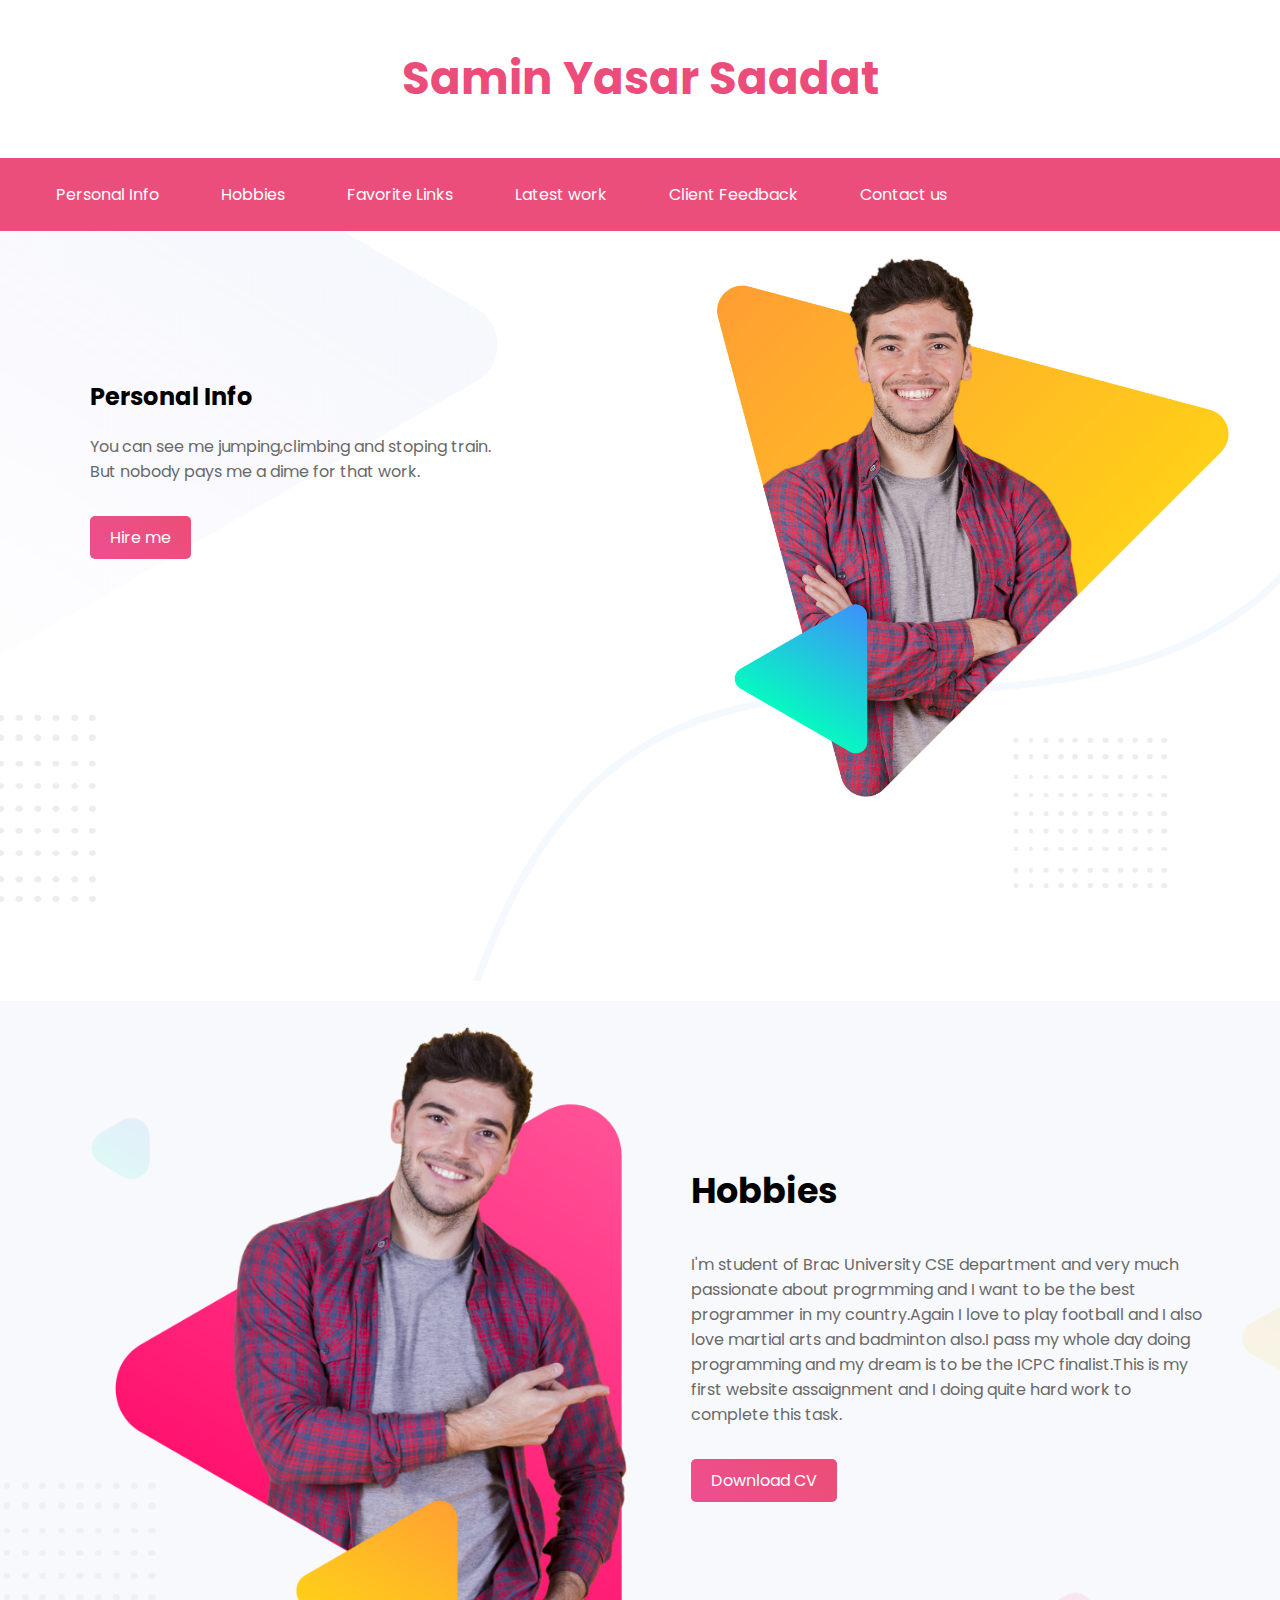
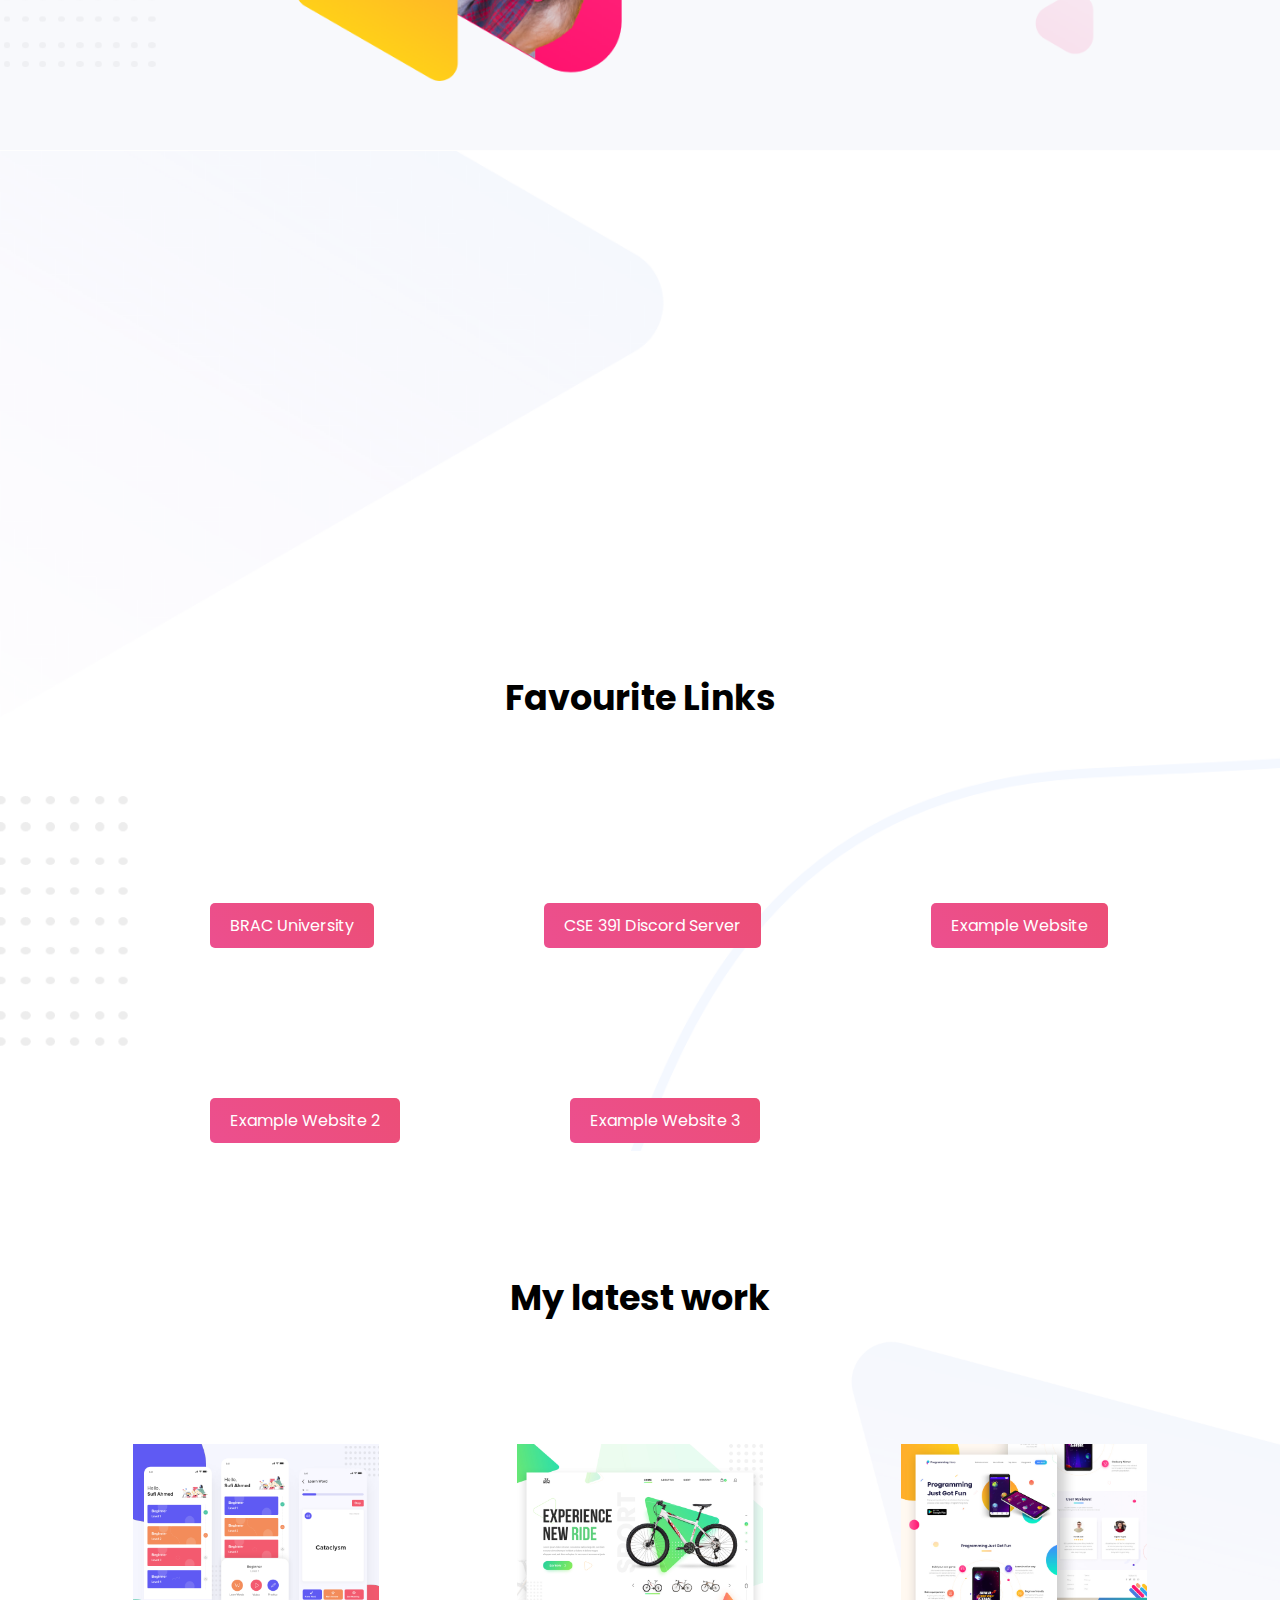
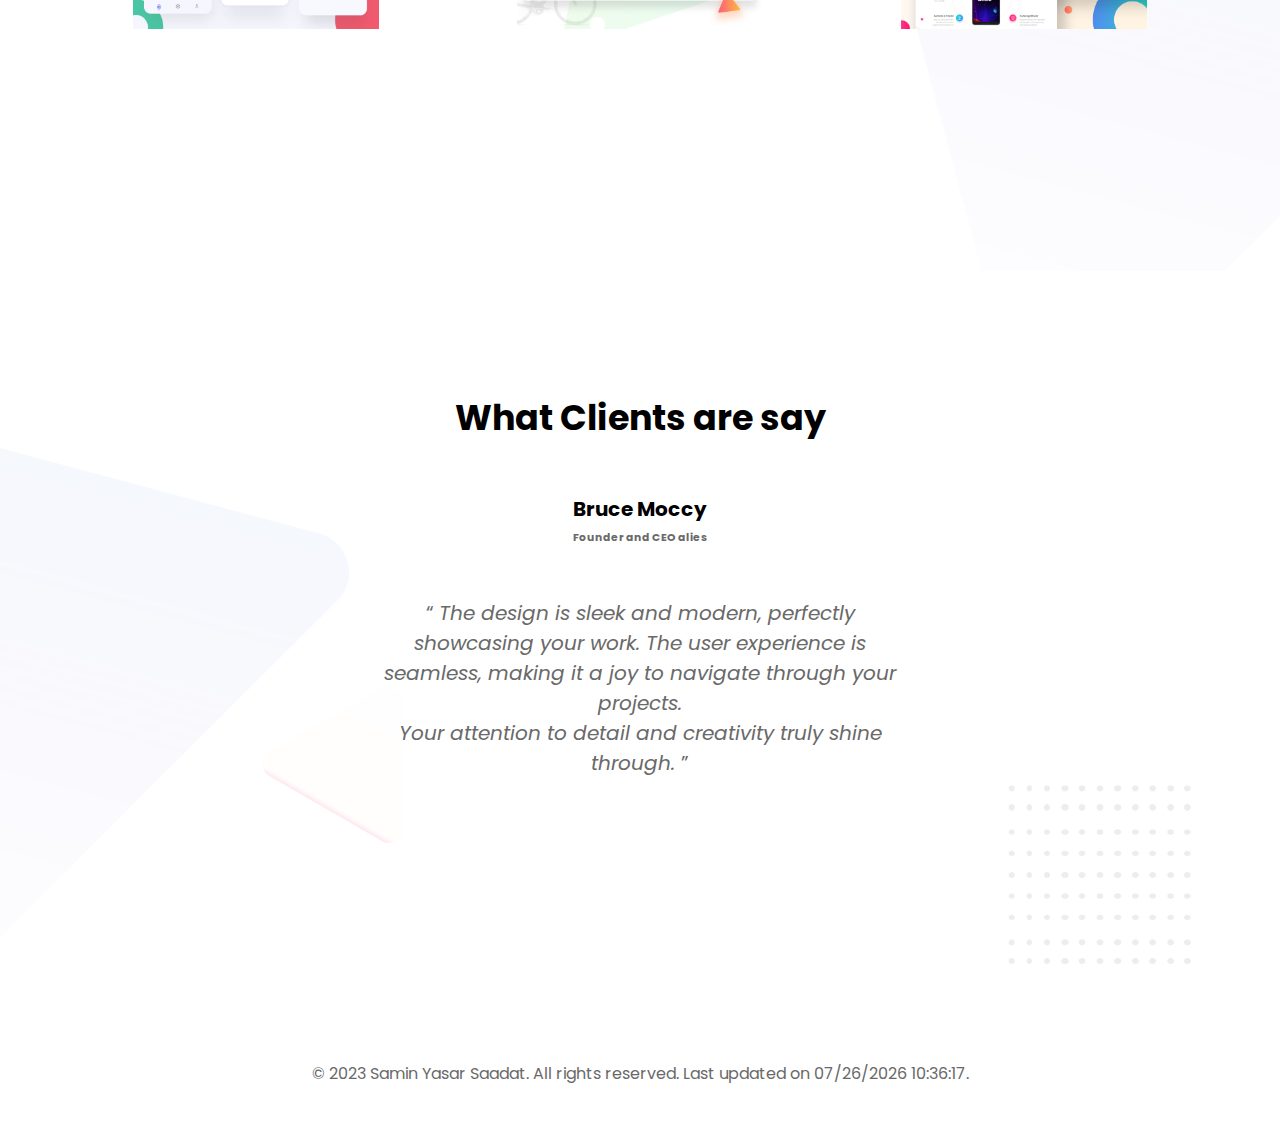
==== main.html @ bbc707b9 "done but have to make table" ====
<!DOCTYPE html>
<html lang="en">
<head>
    <meta charset="UTF-8">
    <meta name="viewport" content="width=device-width, initial-scale=1.0">
    <title>Personal Website</title>
    <link href="https://fonts.googleapis.com/css2?family=Poppins&display=swap" rel="stylesheet">
    <link rel="stylesheet" href="style.css">
</head>

<body>
    <header>
        <h1 class="my-name">Samin Yasar Saadat</h1>
    </header>

    <nav>
        <ul>
            <li><a href="#personal">Personal Info</a></li>
            <li><a href="#hobbies">Hobbies</a></li>
            <li><a href="#links">Favorite Links</a></li>
            <li><a href="#latest-work-section">Latest work</a></li>
            <li><a href="#client-feedback">Client Feedback</a></li>
            <li><a href="subpage_contactUs.html">Contact us</a></li>
        </ul>
    </nav>

    <section id="personal">
        <div  class="half-width paragraph">
            <h2>Personal Info</h2>
            <p>You can see me jumping,climbing and stoping train.<br> But nobody pays me a dime for that work.</p>
            <a target="_blank" class="link-button" href="https://www.linkedin.com/in/md-samin-yasar-saadat-7188471aa/">Hire me</a>
        </div>
        <div class="half-width">
            <img src="images/peter.png" alt="">
        </div>
    </section>
    
    <section id="hobbies">
        <div class="half-width">
            <img src="images/peter_dream.png" alt="">
        </div>
        <div class="half-width paragraph">
            <h3 class="hello">Hobbies</h3>
            <p>I'm student of Brac University CSE department and very much passionate about progrmming and I want to be the best programmer in my country.Again I love to play football and I also love martial arts and badminton also.I pass my whole day doing programming and my dream is to be the ICPC finalist.This is my first website assaignment and I doing quite hard work to complete this task.</p>
            <a target="_blank" class="link-button" href="https://drive.google.com/file/d/1WLzL6EAuJ2V_klbwYuGYytjUeShp7ZyV/view?usp=sharing">Download CV</a>
        </div>
    </section>

    <section id="links">
        <div>
            <h2 class="client">Favourite Links</h2>
            <ul>
                <li><a href="https://www.bracu.ac.bd/">BRAC University</a></li>
                <li><a href="https://www.discord.gg/mWMeWdrn">CSE 391 Discord Server</a></li>
                <li><a href="https://www.example.com/">Example Website</a></li>
                <li><a href="https://www.example2.com/">Example Website 2</a></li>
                <li><a href="https://www.example3.com/">Example Website 3</a></li>
            </ul>
        </div>

    </section>
    
    <section id="latest-work-section">
         <div>
            <h3 id="latest-work">My latest work</h3>
        </div>
        <div class="latest-work-pic">
            <img src="images/latest-work/work-1.png" alt="" style="width: 100%;">
        </div>
        <div class="latest-work-pic">
            <img src="images/latest-work/work-2.jpg" alt="" style="width: 100%;">
        </div>
        <div class="latest-work-pic">
            <img src="images/latest-work/work-3.jpg" alt="" style="width: 100%;">
        </div>    
    </section> 

    <Section id="client-feedback">
        <div>
            <h3 class="client">What Clients are say</h3>
            <h5 class="bruce">Bruce Moccy</h5>
            <h6 class="ceo">Founder and CEO alies</h6>
            <p class="demo-text"><q> <i> The design is sleek and modern, perfectly showcasing your work. The user experience is seamless, making it a joy to navigate through your projects.<br> Your attention to detail and creativity truly shine through. </q></p></i>
        </div>
    </Section>

    <footer>
        <p>&copy; 2023 Samin Yasar Saadat. All rights reserved. Last updated on <span id="lastModified"></span>.</p>
    </footer>

    <script src="script.js"></script>


</body>
</html>
---- style.css ----
body{
    font-family: 'Poppins', sans-serif;
    margin:0px;
}
.my-name{
    text-align: center;
    color:#EC4C7A;
    font-size:45px;
    font-weight: 700;
    margin: 45px;
}
nav ul {
    list-style-type: none;
    margin: 0;
    padding: 10PX;
    background-color: #ec4e7b;
    overflow: hidden;
}
nav ul li {
    float: left;
    margin-left: 30px;
}
nav ul li a {
    display: block;
    color: #fff;
    text-align: center;
    padding: 14px 16px;
    text-decoration: none;
}
nav ul li a:hover {
    background-color: #8d0855;
}
p{
    color:dimgray;
    padding-bottom: 25px;
}
.half-width img{
    width:100%;
    
}
.hello{
    font-size:35px;
}
.half-width{
    width:40%;
    float:left;
    margin-left:5%;
    padding-left:2%;
}
.half-width img{
    width:100%;
    padding:5%;
}
.paragraph{
    margin-top:10%;
}
#personal{
    height:600px;
    padding-bottom:150px;
    background-image: url("images/header-bg.png");
    background-repeat:no-repeat;
    background-size: cover;
}
.link-button{
    text-decoration:none;
    color:white;
    padding:10px 20px;
    background-image:linear-gradient(45deg,#EC4F8f,#EC4E76);
    border-radius:5px;
    
}
#hobbies{
    height:600px;
    padding-bottom: 150px;
    margin-top: 20px;
    background-image:url("images/biography-bg.png");
    background-repeat: no-repeat;
    background-size: cover;
    background-position:center;
}
#links div{
    height:600px;
    padding-top:400px;
    background-image: url("images/header-bg.png");
    background-repeat:no-repeat;
    background-size: cover;
}
#links div ul{
    text-align: center;
    list-style-type: none; 
     

}
#links div li{
    float: left;
    margin-left: 170px;
    margin-top: 150px; 
    padding:10px 20px;
    background-image:linear-gradient(45deg,#EC4F8f,#EC4E76);
    border-radius:5px;  
    
}
a:link{
    text-decoration:none;
    color: white;
} 
#latest-work{
    text-align: center;
    font-size:35px;
    margin-top: 120px;
}
.latest-work-pic{
    width:20%;
    float:left;
    padding:5px;
    box-sizing: border-box;
    margin-left:10%;
    margin-top: 80px;
}
#latest-work-section{
    height: 600px;
    margin-top: 70px;
    background-image: url("images/latest-work-bg.png");
    background-size: cover;
    background-repeat: no-repeat;
    background-position: center;
}
.client{
    text-align: center;
    font-size: 35px;
    margin-top: 120px;
}
.bruce{
    text-align: center;
    font-size: 20px;
    margin-top: 50px;
}
.ceo{
    text-align:center;
    color:dimgray;
    position: relative;
    top: 90%;
    transform: translateY(-170%);
    
}
.demo-text{
    text-align: center;
    width: 40%;
    padding-left: 30%;
    columns: #333333;
    font-size: 20px;
}
#email h6{
    text-align:center;
    color:white;
    font-size: 15px;

}
#email h5{
    text-align:center;
    color:white;
    font-size: 25px;
}
#email a{
    text-decoration: none;
}
#email{
    background-image:linear-gradient(45deg,#EC4F8f,#EC4E76);
    border-radius:5px;
    margin:40px;
    width:50%;
    margin-left: 25%;
    padding:3px;
    border-radius: 10px;
}
#client-feedback{
    height: 600px;
    background-image: url("images/footer-bg.png");
    background-size: cover;
    background-repeat: no-repeat;
    background-position: center;
}
footer{
    text-align: center;
    color:dimgray;
    margin-top: 70px;
}
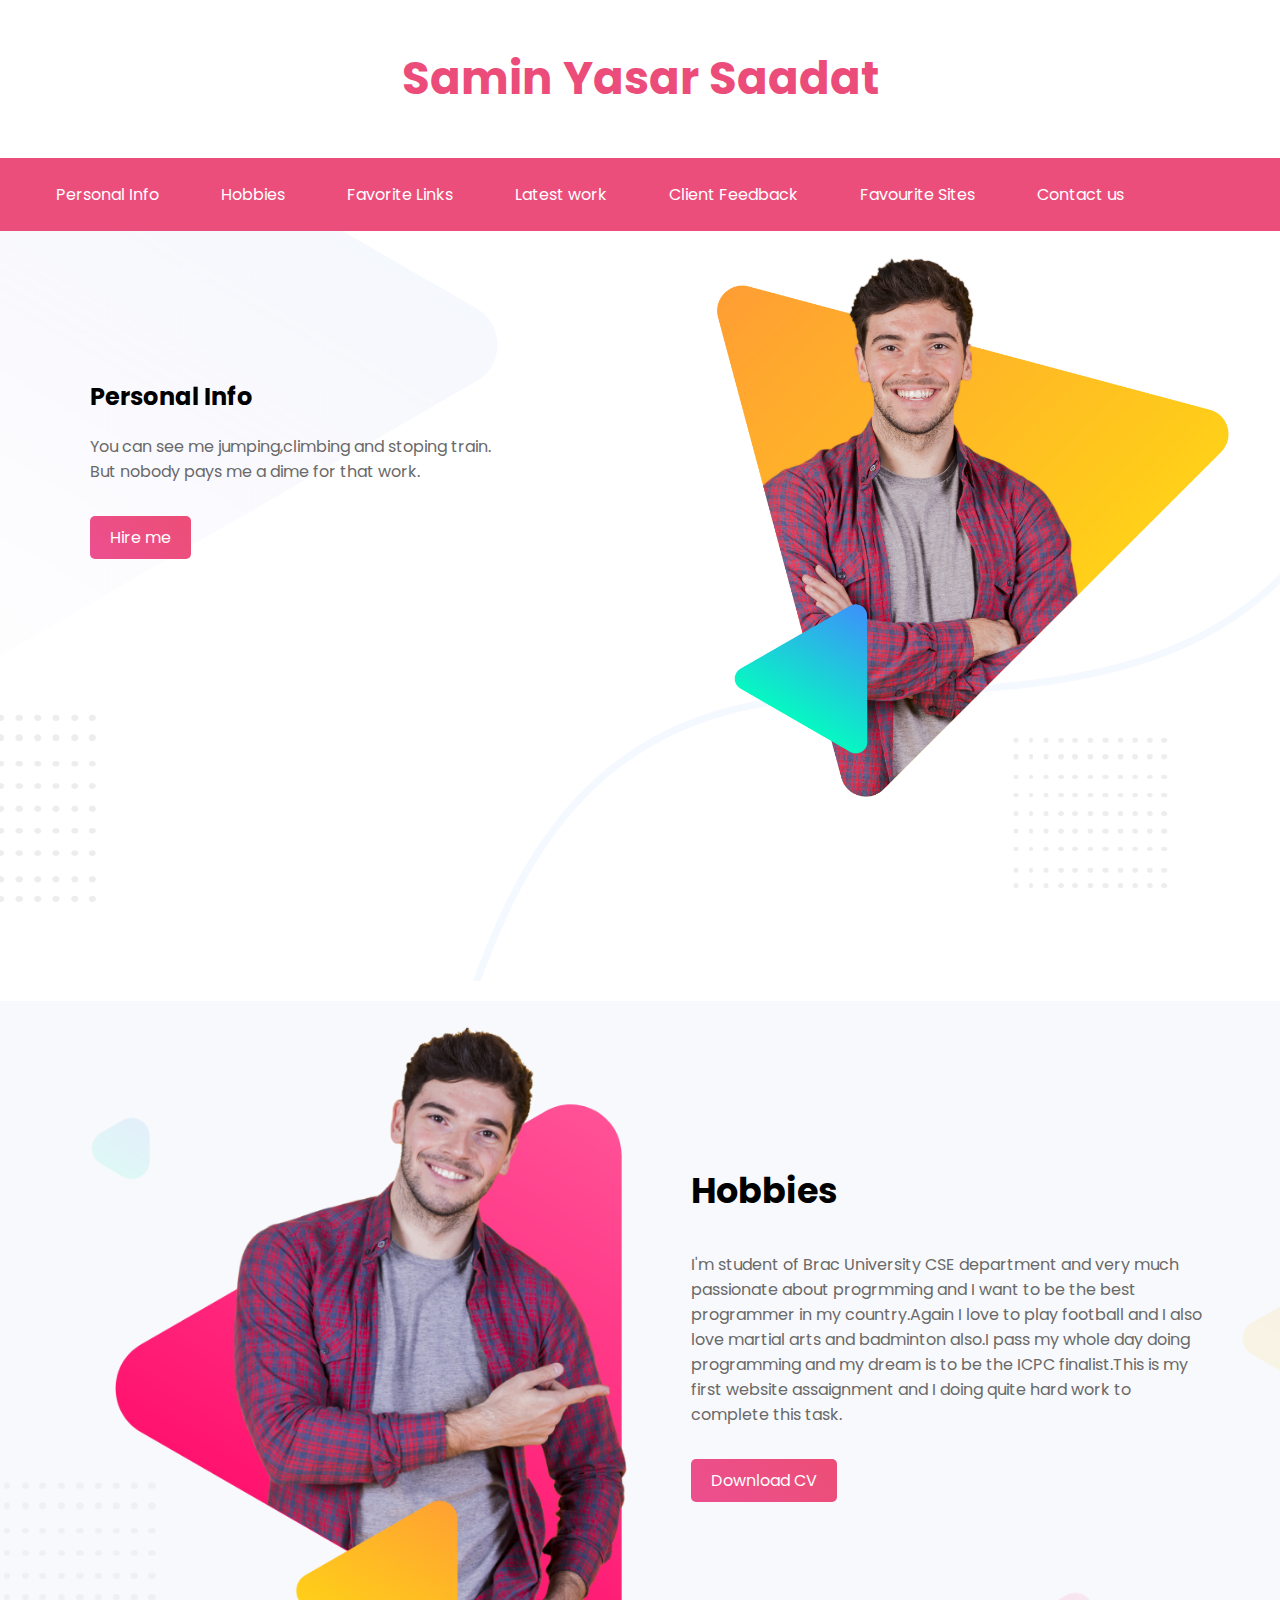
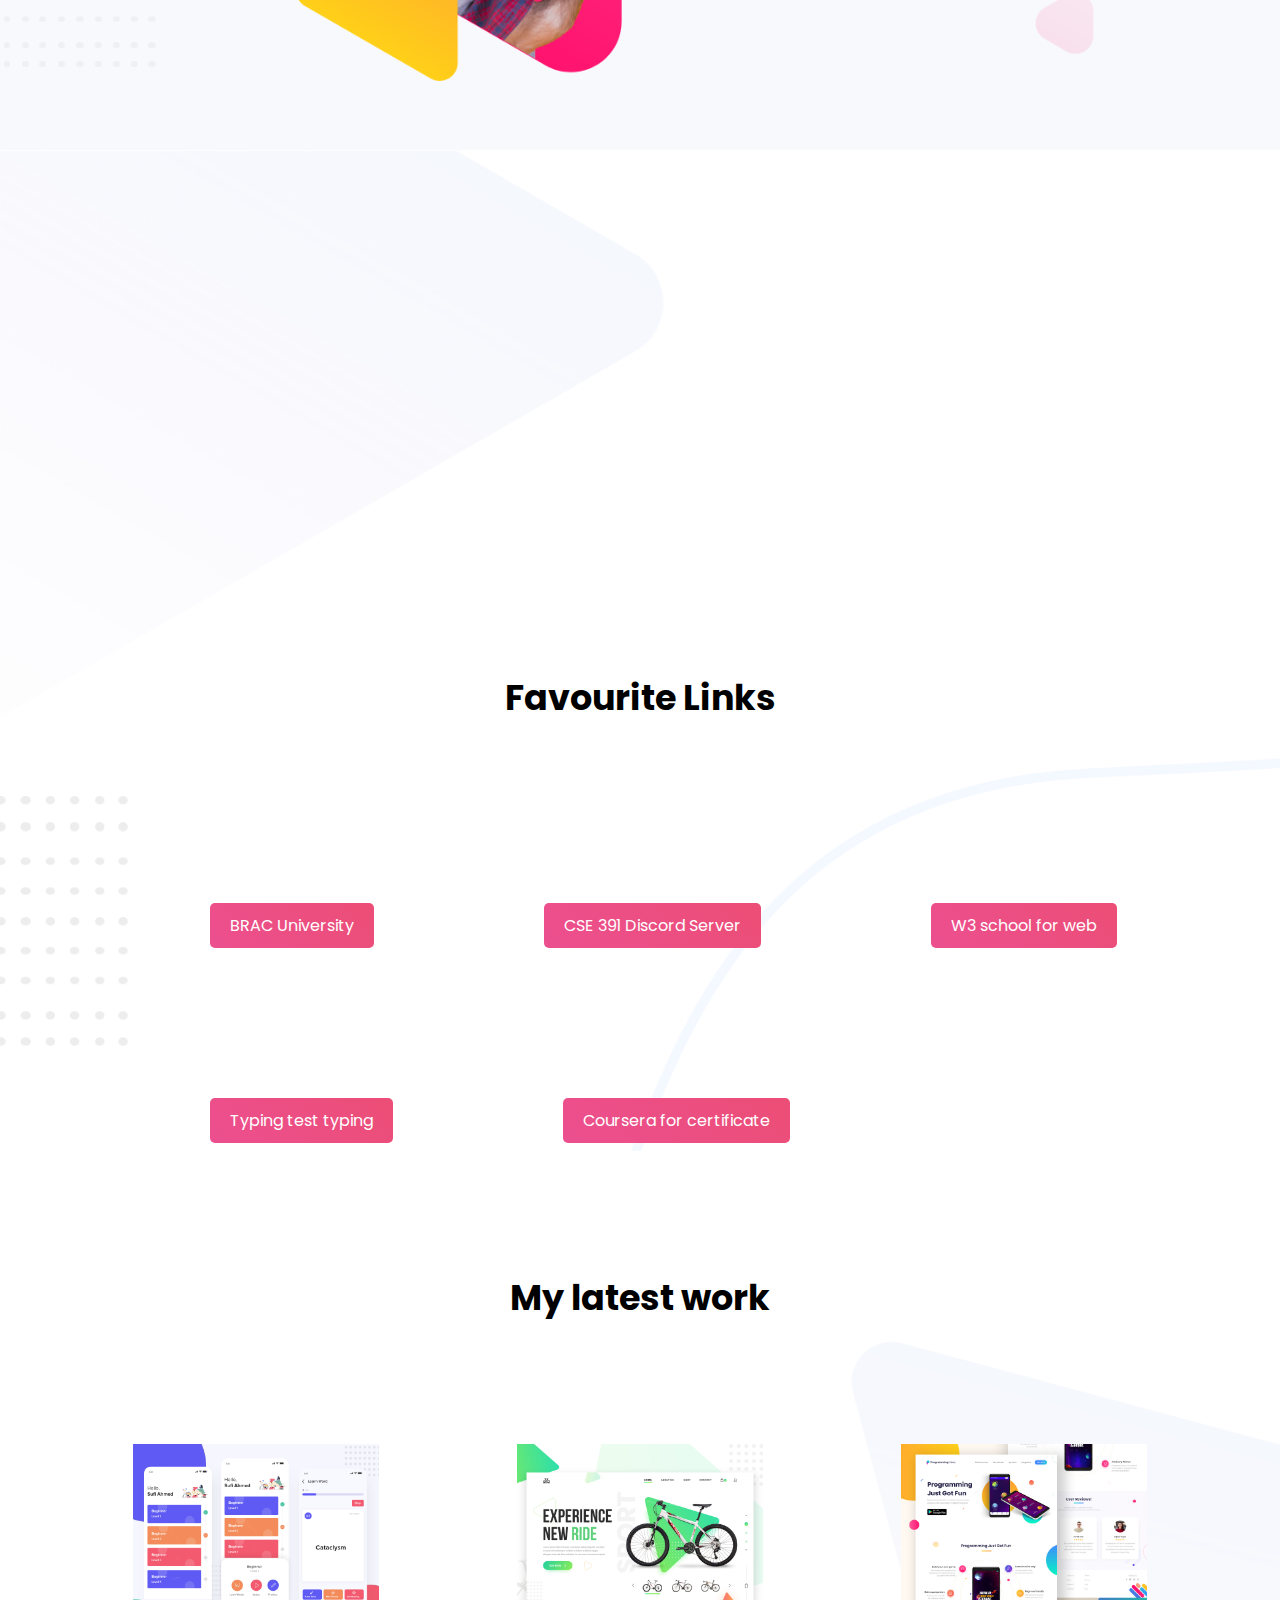
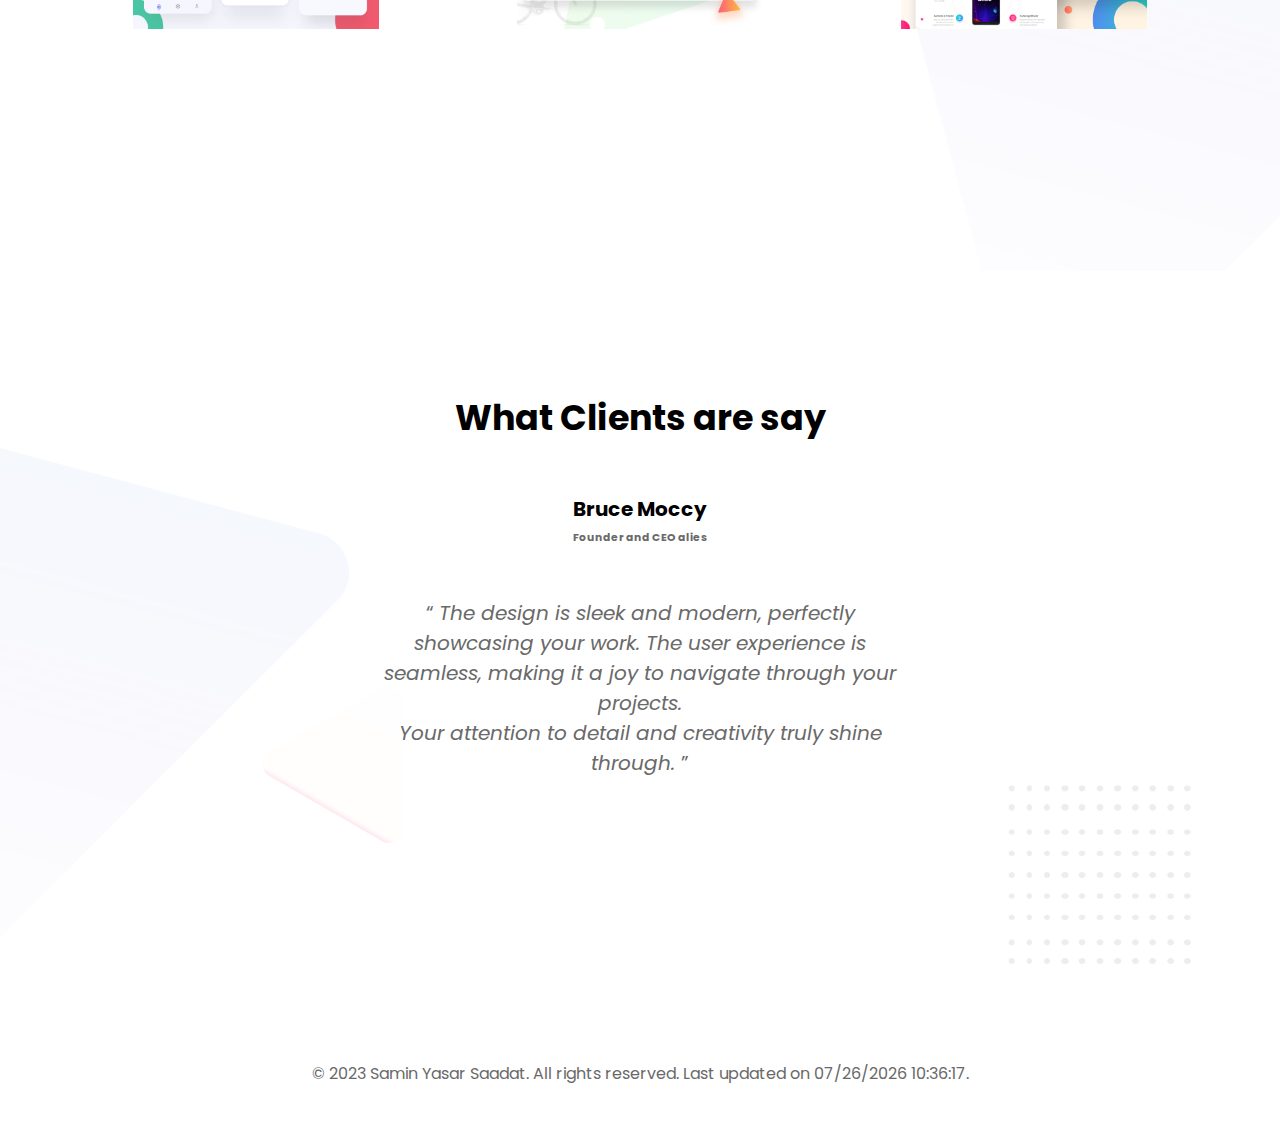
==== commit c147f3d9: "almost done" ====
--- a/main.html
+++ b/main.html
@@ -5,7 +5,7 @@
     <meta name="viewport" content="width=device-width, initial-scale=1.0">
     <title>Personal Website</title>
     <link href="https://fonts.googleapis.com/css2?family=Poppins&display=swap" rel="stylesheet">
-    <link rel="stylesheet" href="style.css">
+    <link rel="stylesheet" href="style.css"> 
 </head>
 
 <body>
@@ -20,6 +20,7 @@
             <li><a href="#links">Favorite Links</a></li>
             <li><a href="#latest-work-section">Latest work</a></li>
             <li><a href="#client-feedback">Client Feedback</a></li>
+            <li><a href="sub_fav_site_table.html">Favourite Sites</a></li>
             <li><a href="subpage_contactUs.html">Contact us</a></li>
         </ul>
     </nav>
@@ -42,7 +43,7 @@
         <div class="half-width paragraph">
             <h3 class="hello">Hobbies</h3>
             <p>I'm student of Brac University CSE department and very much passionate about progrmming and I want to be the best programmer in my country.Again I love to play football and I also love martial arts and badminton also.I pass my whole day doing programming and my dream is to be the ICPC finalist.This is my first website assaignment and I doing quite hard work to complete this task.</p>
-            <a target="_blank" class="link-button" href="https://drive.google.com/file/d/1WLzL6EAuJ2V_klbwYuGYytjUeShp7ZyV/view?usp=sharing">Download CV</a>
+            <a target="_blank" class="link-button" href="https://drive.google.com/file/d/1Nl_vfOQMZ08lygdpeSfONC_uco-fGpyH/view?usp=sharing">Download CV</a>
         </div>
     </section>
 
@@ -52,12 +53,11 @@
             <ul>
                 <li><a href="https://www.bracu.ac.bd/">BRAC University</a></li>
                 <li><a href="https://www.discord.gg/mWMeWdrn">CSE 391 Discord Server</a></li>
-                <li><a href="https://www.example.com/">Example Website</a></li>
-                <li><a href="https://www.example2.com/">Example Website 2</a></li>
-                <li><a href="https://www.example3.com/">Example Website 3</a></li>
+                <li><a href="https://www.w3schools.com/">W3 school for web </a></li>
+                <li><a href="https://www.typingtest.com/">Typing test typing</a></li>
+                <li><a href="https://www.coursera.org/">Coursera for certificate</a></li>
             </ul>
         </div>
-
     </section>
     
     <section id="latest-work-section">
--- a/style.css
+++ b/style.css
@@ -100,7 +100,7 @@
     border-radius:5px;  
     
 }
-a:link{
+a{
     text-decoration:none;
     color: white;
 } 
@@ -184,4 +184,5 @@
     text-align: center;
     color:dimgray;
     margin-top: 70px;
-}+}
+
